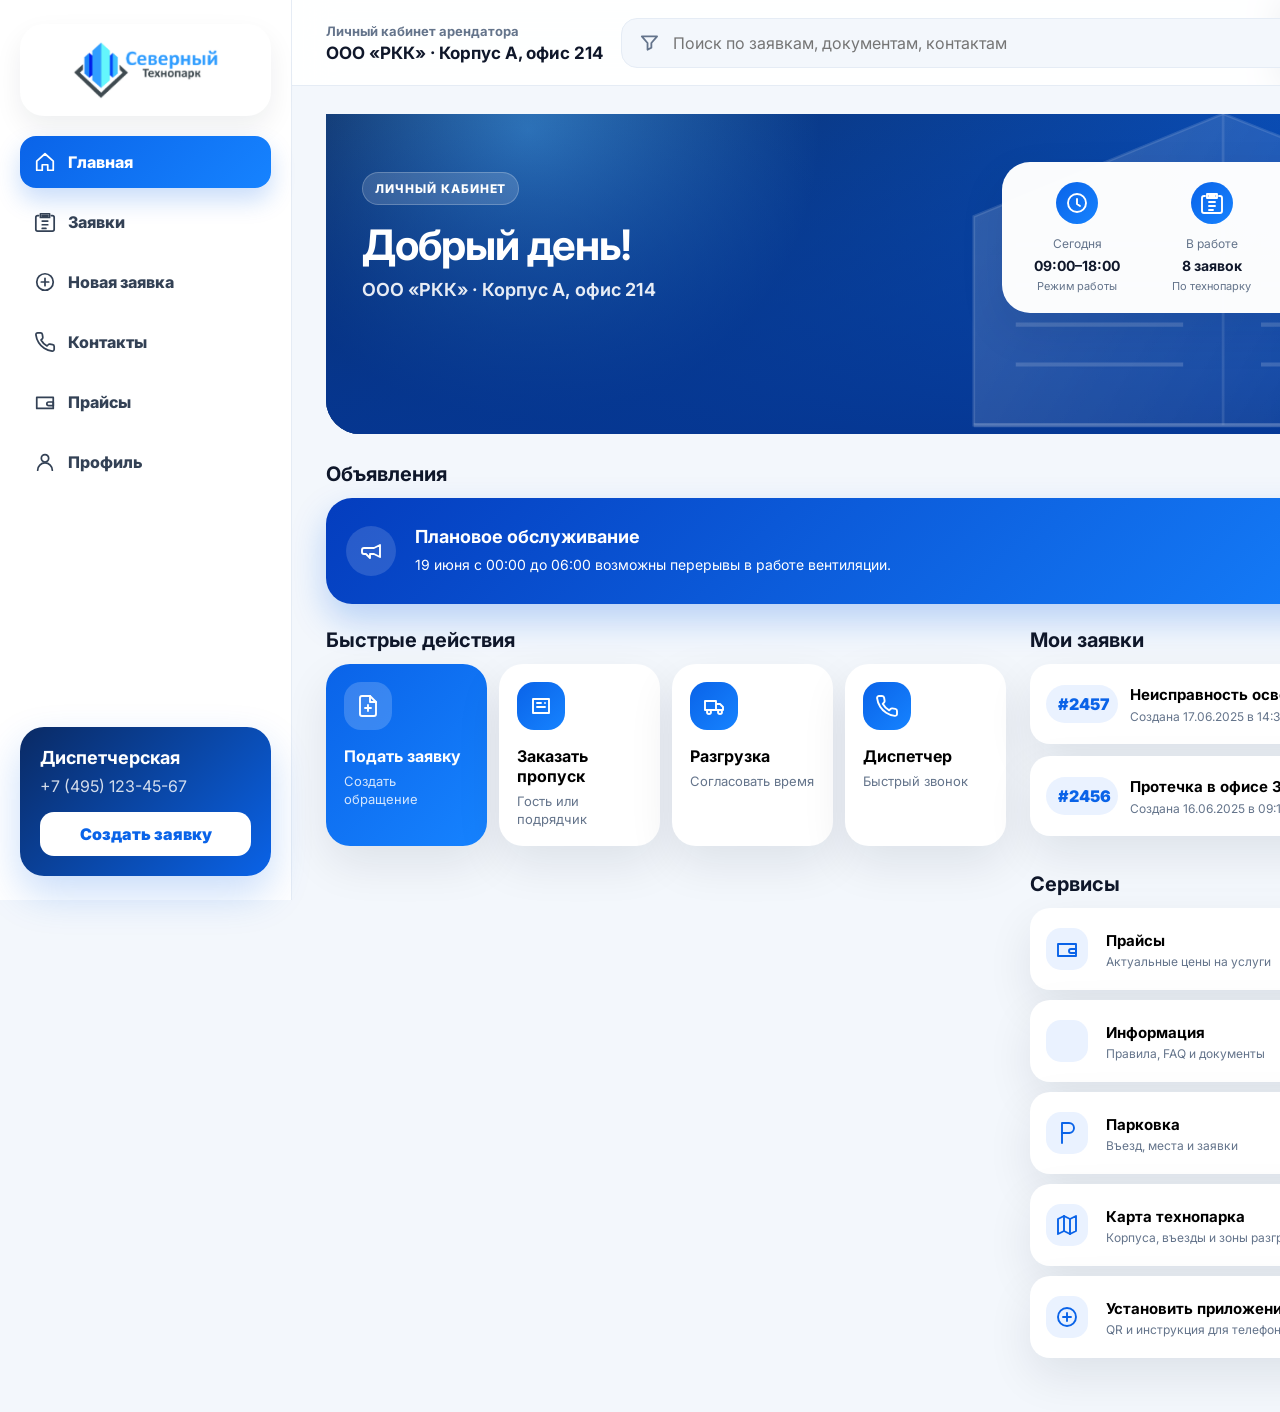
==== index.html @ ba27b311 "Add files via upload" ====
<!DOCTYPE html>
<html lang="ru">
<head>
  <meta charset="UTF-8" />
  <meta name="viewport" content="width=device-width, initial-scale=1.0, viewport-fit=cover" />
  <meta name="theme-color" content="#0A63E8" />
  <meta name="apple-mobile-web-app-capable" content="yes" />
  <meta name="apple-mobile-web-app-title" content="Северный" />
  <title>Северный Технопарк</title>
  <link rel="manifest" href="./manifest.json" />
  <link rel="apple-touch-icon" href="./assets/icon-192.png" />
  <link rel="stylesheet" href="./css/main.css" />
  <link rel="stylesheet" href="./css/components.css" />
  <link rel="stylesheet" href="./css/animations.css" />
</head>
<body>
  <div class="app" id="app">
    <aside class="desktop-sidebar">
      <div class="desktop-brand">
        <img src="./assets/logo.png" alt="Северный Технопарк" />
      </div>
      <nav class="desktop-menu">
        <button class="active" data-screen="home" onclick="navigateTo('home')"><svg><use href="#home-icon"/></svg>Главная</button>
        <button data-screen="tickets" onclick="navigateTo('tickets')"><svg><use href="#task"/></svg>Заявки</button>
        <button data-screen="request" onclick="navigateTo('request')"><svg><use href="#plus-circle"/></svg>Новая заявка</button>
        <button data-screen="contacts" onclick="navigateTo('contacts')"><svg><use href="#phone"/></svg>Контакты</button>
        <button data-screen="prices" onclick="navigateTo('prices')"><svg><use href="#wallet"/></svg>Прайсы</button>
        <button data-screen="info" onclick="navigateTo('info')"><svg><use href="#profile"/></svg>Профиль</button>
      </nav>
      <div class="desktop-support">
        <b>Диспетчерская</b>
        <p>+7 (495) 123-45-67</p>
        <button onclick="navigateTo('request')">Создать заявку</button>
      </div>
    </aside>

    <header class="desktop-topbar">
      <div class="desktop-title">
        <span>Личный кабинет арендатора</span>
        <b>ООО «РКК» · Корпус А, офис 214</b>
      </div>
      <div class="desktop-search">
        <svg><use href="#filter"/></svg>
        <input placeholder="Поиск по заявкам, документам, контактам" />
      </div>
      <button class="desktop-notify" onclick="showToast('Уведомления будут работать после подключения backend')">
        <svg><use href="#bell"/></svg><span>3</span>
      </button>
    </header>

    <section class="splash" id="splash">
      <div class="splash-card">
        <img src="./assets/logo.png" alt="Северный Технопарк" />
        <h1>Северный Технопарк</h1>
        <p>Сервис арендаторов</p>
      </div>
    </section>

    <section id="home" class="screen active">
      <div class="hero hero-premium">
        <div class="hero-bg"></div>
        <img class="hero-building" src="./assets/images/techpark-bg.svg" alt="" />
        <header class="hero-top">
          <img class="brand-logo" src="./assets/logo.png" alt="Северный Технопарк" />
          <button class="icon-button glass" onclick="showToast('Уведомления будут работать после подключения backend')">
            <svg><use href="#bell"/></svg><span class="badge">3</span>
          </button>
        </header>

        <div class="greeting">
          <span class="eyebrow">Личный кабинет</span>
          <h1>Добрый день!</h1>
          <p>ООО «РКК» · Корпус А, офис 214</p>
        </div>

        <div class="dashboard-stats glass-panel">
          <div>
            <span class="stat-icon"><svg><use href="#clock"/></svg></span>
            <small>Сегодня</small>
            <b>09:00–18:00</b>
            <p>Режим работы</p>
          </div>
          <div>
            <span class="stat-icon"><svg><use href="#task"/></svg></span>
            <small>В работе</small>
            <b>8 заявок</b>
            <p>По технопарку</p>
          </div>
          <div>
            <span class="stat-icon"><svg><use href="#check"/></svg></span>
            <small>Выполнено</small>
            <b>9 сегодня</b>
            <p>Закрыто</p>
          </div>
        </div>
      </div>

      <main class="home-content">
        <section class="section">
          <div class="section-head">
            <h2>Объявления</h2>
            <button onclick="showToast('Лента объявлений в следующем этапе')">Все</button>
          </div>

          <button class="announcement-card" onclick="showToast('Демо: карточка объявления')">
            <span class="card-icon blue"><svg><use href="#megaphone"/></svg></span>
            <div>
              <b>Плановое обслуживание</b>
              <p>19 июня с 00:00 до 06:00 возможны перерывы в работе вентиляции.</p>
            </div>
            <i>›</i>
          </button>
        </section>

        <section class="section">
          <div class="section-head">
            <h2>Быстрые действия</h2>
          </div>

          <div class="action-grid">
            <button class="action-card primary-action" onclick="navigateTo('request')">
              <span><svg><use href="#file-plus"/></svg></span>
              <b>Подать заявку</b>
              <p>Создать обращение</p>
            </button>
            <button class="action-card" onclick="showToast('Модуль пропусков будет подключен позже')">
              <span><svg><use href="#badge-id"/></svg></span>
              <b>Заказать пропуск</b>
              <p>Гость или подрядчик</p>
            </button>
            <button class="action-card" onclick="showToast('Разгрузочная зона будет подключена позже')">
              <span><svg><use href="#truck"/></svg></span>
              <b>Разгрузка</b>
              <p>Согласовать время</p>
            </button>
            <button class="action-card" onclick="navigateTo('contacts')">
              <span><svg><use href="#phone"/></svg></span>
              <b>Диспетчер</b>
              <p>Быстрый звонок</p>
            </button>
          </div>
        </section>

        <section class="section">
          <div class="section-head">
            <h2>Мои заявки</h2>
            <button onclick="navigateTo('tickets')">Смотреть все</button>
          </div>

          <button class="ticket-preview" onclick="openTicketDetail()">
            <span class="ticket-number">#2457</span>
            <div>
              <b>Неисправность освещения</b>
              <p>Создана 17.06.2025 в 14:32</p>
            </div>
            <em class="status-progress">В работе</em>
          </button>

          <button class="ticket-preview" onclick="openTicketDetail()">
            <span class="ticket-number">#2456</span>
            <div>
              <b>Протечка в офисе 302</b>
              <p>Создана 16.06.2025 в 09:15</p>
            </div>
            <em class="status-done">Выполнено</em>
          </button>
        </section>

        <section class="section">
          <div class="section-head"><h2>Сервисы</h2></div>
          <div class="service-list">
            <button onclick="navigateTo('prices')"><span><svg><use href="#wallet"/></svg></span><div><b>Прайсы</b><p>Актуальные цены на услуги</p></div><i>›</i></button>
            <button onclick="navigateTo('info')"><span><svg><use href="#info"/></svg></span><div><b>Информация</b><p>Правила, FAQ и документы</p></div><i>›</i></button>
            <button onclick="showToast('Парковка будет подключена позже')"><span><svg><use href="#parking"/></svg></span><div><b>Парковка</b><p>Въезд, места и заявки</p></div><i>›</i></button>
            <button onclick="showToast('Карта технопарка в следующем этапе')"><span><svg><use href="#map"/></svg></span><div><b>Карта технопарка</b><p>Корпуса, въезды и зоны разгрузки</p></div><i>›</i></button>
            <button onclick="location.href='./install.html'"><span><svg><use href="#plus-circle"/></svg></span><div><b>Установить приложение</b><p>QR и инструкция для телефона</p></div><i>›</i></button>
          </div>
        </section>
      </main>
    </section>

    <section id="request" class="screen">
      <header class="page-header">
        <button onclick="navigateTo('home')" class="back-button">‹</button>
        <h2>Новая заявка</h2>
        <span></span>
      </header>

      <main class="page-content">
        <div class="request-types">
          <button class="selected"><svg><use href="#bolt"/></svg><b>Электрика</b></button>
          <button><svg><use href="#water"/></svg><b>Сантехника</b></button>
          <button><svg><use href="#snow"/></svg><b>Кондиционер</b></button>
          <button><svg><use href="#badge-id"/></svg><b>Пропуск</b></button>
          <button><svg><use href="#truck"/></svg><b>Разгрузка</b></button>
          <button><svg><use href="#tool"/></svg><b>Другое</b></button>
        </div>

        <form class="form-card" onsubmit="submitRequest(event)">
          <label>Помещение / офис</label>
          <input placeholder="Например: корпус А, офис 214" />

          <label>Описание проблемы</label>
          <textarea placeholder="Опишите проблему или просьбу"></textarea>

          <label>Фото <small>(необязательно)</small></label>
          <button type="button" class="attach-button"><svg><use href="#camera"/></svg>Прикрепить фото</button>

          <button class="primary-button" type="submit">Отправить заявку</button>
        </form>
      </main>
    </section>

    <section id="tickets" class="screen">
      <header class="page-header">
        <button onclick="navigateTo('home')" class="back-button">‹</button>
        <h2>Мои заявки</h2>
        <button class="header-action" onclick="showToast('Фильтр в демо-режиме')"><svg><use href="#filter"/></svg></button>
      </header>

      <main class="page-content">
        <div class="segmented">
          <button class="active">Все</button>
          <button>В работе</button>
          <button>Выполнено</button>
          <button>Новые</button>
        </div>

        <div class="ticket-list">
          <article class="ticket-card" onclick="openTicketDetail()"><span>#2457</span><div><b>Неисправность освещения</b><p>17.06.2025 в 14:32</p></div><em class="status-progress">В работе</em><i>›</i></article>
          <article class="ticket-card" onclick="openTicketDetail()"><span>#2456</span><div><b>Протечка в офисе 302</b><p>16.06.2025 в 09:15</p></div><em class="status-done">Выполнено</em><i>›</i></article>
          <article class="ticket-card" onclick="openTicketDetail()"><span>#2455</span><div><b>Проблема с кондиционером</b><p>15.06.2025 в 16:45</p></div><em class="status-progress">В работе</em><i>›</i></article>
          <article class="ticket-card" onclick="openTicketDetail()"><span>#2454</span><div><b>Запрос на доп. пропуск</b><p>14.06.2025 в 11:20</p></div><em class="status-new">Новая</em><i>›</i></article>
        </div>
      </main>
    </section>

    <section id="ticket-detail" class="screen">
      <header class="page-header">
        <button onclick="navigateTo('tickets')" class="back-button">‹</button>
        <h2>Заявка #2457</h2>
        <button class="header-action" onclick="showToast('Дополнительные действия')">⋯</button>
      </header>

      <main class="page-content">
        <article class="detail-card">
          <div class="detail-top"><em class="status-progress">В работе</em><small>17.06.2025 в 14:32</small></div>
          <h3>Неисправность освещения</h3>
          <p class="muted">Офис 305, 3 этаж</p>
          <hr>
          <h4>Описание</h4>
          <p>Мерцает светильник над рабочим местом. Просьба заменить лампу.</p>

          <div class="timeline">
            <div><span></span><b>Заявка создана</b><p>17.06.2025 · 14:32</p></div>
            <div><span></span><b>Назначен ответственный</b><p>Алексей Петров · 14:50</p></div>
            <div><span></span><b>В работе</b><p>Специалист выехал на место · 15:10</p></div>
          </div>
        </article>

        <button class="primary-button" onclick="showToast('Чат подключим после backend')">Написать в поддержку</button>
      </main>
    </section>

    <section id="contacts" class="screen">
      <header class="page-header">
        <button onclick="navigateTo('home')" class="back-button">‹</button>
        <h2>Контакты</h2>
        <span></span>
      </header>
      <main class="page-content">
        <a class="contact-card" href="tel:+74951234567"><span><svg><use href="#phone"/></svg></span><div><b>Диспетчерская служба</b><p>+7 (495) 123-45-67</p></div><i>Позвонить</i></a>
        <a class="contact-card" href="tel:+74951234568"><span><svg><use href="#tool"/></svg></span><div><b>Отдел эксплуатации</b><p>+7 (495) 123-45-68</p></div><i>Позвонить</i></a>
        <a class="contact-card" href="tel:+74951234569"><span><svg><use href="#badge-id"/></svg></span><div><b>Отдел пропусков</b><p>+7 (495) 123-45-69</p></div><i>Позвонить</i></a>
        <a class="contact-card" href="tel:+74951234571"><span><svg><use href="#shield"/></svg></span><div><b>Охрана</b><p>+7 (495) 123-45-71</p></div><i>Позвонить</i></a>
      </main>
    </section>

    <section id="prices" class="screen">
      <header class="page-header">
        <button onclick="navigateTo('home')" class="back-button">‹</button>
        <h2>Прайсы</h2>
        <span></span>
      </header>
      <main class="page-content">
        <div class="price-card"><span><svg><use href="#badge-id"/></svg></span><b>Дополнительный пропуск</b><strong>500 ₽</strong></div>
        <div class="price-card"><span><svg><use href="#truck"/></svg></span><b>Погрузчик / 1 час</b><strong>2 500 ₽</strong></div>
        <div class="price-card"><span><svg><use href="#bolt"/></svg></span><b>Электромонтажные работы</b><strong>от 1 500 ₽</strong></div>
        <div class="price-card"><span><svg><use href="#map"/></svg></span><b>Разгрузочная зона</b><strong>по согласованию</strong></div>
      </main>
    </section>

    <section id="info" class="screen">
      <header class="page-header">
        <button onclick="navigateTo('home')" class="back-button">‹</button>
        <h2>Профиль</h2>
        <span></span>
      </header>
      <main class="page-content">
        <div class="profile-card">
          <img src="./assets/logo.png" alt="Северный" />
          <h3>ООО «РКК»</h3>
          <p>Корпус А · офис 214</p>
        </div>

        <div class="info-list">
          <button><span><svg><use href="#document"/></svg></span><b>Документы</b><i>›</i></button>
          <button><span><svg><use href="#info"/></svg></span><b>Правила технопарка</b><i>›</i></button>
          <button><span><svg><use href="#help"/></svg></span><b>Частые вопросы</b><i>›</i></button>
          <button><span><svg><use href="#settings"/></svg></span><b>Настройки</b><i>›</i></button>
        </div>
      </main>
    </section>

    <nav class="tabbar">
      <button class="active" data-screen="home" onclick="navigateTo('home')"><svg><use href="#home-icon"/></svg><span>Главная</span></button>
      <button data-screen="tickets" onclick="navigateTo('tickets')"><svg><use href="#task"/></svg><span>Заявки</span></button>
      <button data-screen="request" onclick="navigateTo('request')"><svg><use href="#plus-circle"/></svg><span>Создать</span></button>
      <button data-screen="contacts" onclick="navigateTo('contacts')"><svg><use href="#phone"/></svg><span>Контакты</span></button>
      <button data-screen="info" onclick="navigateTo('info')"><svg><use href="#profile"/></svg><span>Профиль</span></button>
    </nav>

    <div id="toast"></div>

    <svg class="sprite" aria-hidden="true">
      <symbol id="bell" viewBox="0 0 24 24"><path d="M15 17H9m9-2V10a6 6 0 0 0-12 0v5l-2 2h16l-2-2Zm-6 6a2.5 2.5 0 0 0 2.3-1.5H9.7A2.5 2.5 0 0 0 12 21Z"/></symbol>
      <symbol id="clock" viewBox="0 0 24 24"><path d="M12 8v5l3 2M21 12A9 9 0 1 1 3 12a9 9 0 0 1 18 0Z"/></symbol>
      <symbol id="task" viewBox="0 0 24 24"><path d="M9 5h6M9 11h6M9 15h6M9 19h4M7 3h10v4H7V3Z"/><path d="M5 5H4a2 2 0 0 0-2 2v13a2 2 0 0 0 2 2h16a2 2 0 0 0 2-2V7a2 2 0 0 0-2-2h-1"/></symbol>
      <symbol id="check" viewBox="0 0 24 24"><path d="M20 6 9 17l-5-5"/></symbol>
      <symbol id="megaphone" viewBox="0 0 24 24"><path d="M3 11v2a2 2 0 0 0 2 2h2l4 4v-4h4l6 3V6l-6 3H5a2 2 0 0 0-2 2Z"/></symbol>
      <symbol id="file-plus" viewBox="0 0 24 24"><path d="M14 2H6a2 2 0 0 0-2 2v16a2 2 0 0 0 2 2h12a2 2 0 0 0 2-2V8l-6-6Z"/><path d="M14 2v6h6M12 11v6M9 14h6"/></symbol>
      <symbol id="badge-id" viewBox="0 0 24 24"><path d="M4 5h16v14H4V5Z"/><path d="M8 9h4M8 13h8M16 9h.01"/></symbol>
      <symbol id="truck" viewBox="0 0 24 24"><path d="M3 7h11v9H3V7Zm11 3h4l3 3v3h-7v-6Z"/><path d="M7 20a2 2 0 1 0 0-4 2 2 0 0 0 0 4Zm11 0a2 2 0 1 0 0-4 2 2 0 0 0 0 4Z"/></symbol>
      <symbol id="phone" viewBox="0 0 24 24"><path d="M22 16.9v3a2 2 0 0 1-2.2 2 19.7 19.7 0 0 1-8.6-3.1 19.4 19.4 0 0 1-6-6A19.7 19.7 0 0 1 2.1 4.2 2 2 0 0 1 4.1 2h3a2 2 0 0 1 2 1.7l.5 3a2 2 0 0 1-.6 1.8L7.7 9.8a16 16 0 0 0 6.5 6.5l1.3-1.3a2 2 0 0 1 1.8-.6l3 .5a2 2 0 0 1 1.7 2Z"/></symbol>
      <symbol id="wallet" viewBox="0 0 24 24"><path d="M3 7h18v12H3V7Z"/><path d="M16 12h5v4h-5a2 2 0 0 1 0-4Z"/></symbol>
      <symbol id="info" viewBox="0 0 24 24"><path d="M12 16v-4M12 8h.01M21 12a9 9 0 1 1-18 0 9 9 0 0 1 18 0Z"/></symbol>
      <symbol id="parking" viewBox="0 0 24 24"><path d="M7 22V2h7a5 5 0 0 1 0 10H7"/><path d="M7 12h7"/></symbol>
      <symbol id="map" viewBox="0 0 24 24"><path d="m9 18-6 3V6l6-3 6 3 6-3v15l-6 3-6-3Z"/><path d="M9 3v15M15 6v15"/></symbol>
      <symbol id="bolt" viewBox="0 0 24 24"><path d="m13 2-9 13h7l-1 7 10-14h-7l1-6Z"/></symbol>
      <symbol id="water" viewBox="0 0 24 24"><path d="M12 2s7 7 7 13a7 7 0 0 1-14 0C5 9 12 2 12 2Z"/></symbol>
      <symbol id="snow" viewBox="0 0 24 24"><path d="M12 2v20M4.9 4.9l14.2 14.2M2 12h20M4.9 19.1 19.1 4.9"/></symbol>
      <symbol id="tool" viewBox="0 0 24 24"><path d="M14.7 6.3a4 4 0 0 0-5 5L3 18v3h3l6.7-6.7a4 4 0 0 0 5-5l-2.4 2.4-3-3 2.4-2.4Z"/></symbol>
      <symbol id="camera" viewBox="0 0 24 24"><path d="M4 7h4l2-3h4l2 3h4v13H4V7Z"/><circle cx="12" cy="13" r="3"/></symbol>
      <symbol id="filter" viewBox="0 0 24 24"><path d="M4 5h16l-6 7v5l-4 2v-7L4 5Z"/></symbol>
      <symbol id="shield" viewBox="0 0 24 24"><path d="M12 22s8-4 8-10V5l-8-3-8 3v7c0 6 8 10 8 10Z"/></symbol>
      <symbol id="document" viewBox="0 0 24 24"><path d="M14 2H6a2 2 0 0 0-2 2v16a2 2 0 0 0 2 2h12a2 2 0 0 0 2-2V8l-6-6Z"/><path d="M14 2v6h6M8 13h8M8 17h6"/></symbol>
      <symbol id="help" viewBox="0 0 24 24"><path d="M9.1 9a3 3 0 1 1 5.8 1c-.8 1.3-2.9 1.7-2.9 3M12 17h.01M21 12a9 9 0 1 1-18 0 9 9 0 0 1 18 0Z"/></symbol>
      <symbol id="settings" viewBox="0 0 24 24"><path d="M12 15a3 3 0 1 0 0-6 3 3 0 0 0 0 6Z"/><path d="M19.4 15a1.7 1.7 0 0 0 .3 1.8l.1.1-2 3.5-.2-.1a1.7 1.7 0 0 0-1.8.1 1.7 1.7 0 0 0-.8 1.5V22H9v-.2a1.7 1.7 0 0 0-.8-1.5 1.7 1.7 0 0 0-1.8-.1l-.2.1-2-3.5.1-.1a1.7 1.7 0 0 0 .3-1.8 1.7 1.7 0 0 0-1.4-1H3v-4h.2a1.7 1.7 0 0 0 1.4-1 1.7 1.7 0 0 0-.3-1.8l-.1-.1 2-3.5.2.1a1.7 1.7 0 0 0 1.8-.1A1.7 1.7 0 0 0 9 2.2V2h6v.2a1.7 1.7 0 0 0 .8 1.5 1.7 1.7 0 0 0 1.8.1l.2-.1 2 3.5-.1.1a1.7 1.7 0 0 0-.3 1.8 1.7 1.7 0 0 0 1.4 1h.2v4h-.2a1.7 1.7 0 0 0-1.4 1Z"/></symbol>
      <symbol id="home-icon" viewBox="0 0 24 24"><path d="M3 11 12 3l9 8v10h-6v-6H9v6H3V11Z"/></symbol>
      <symbol id="plus-circle" viewBox="0 0 24 24"><path d="M12 8v8M8 12h8M21 12a9 9 0 1 1-18 0 9 9 0 0 1 18 0Z"/></symbol>
      <symbol id="profile" viewBox="0 0 24 24"><path d="M12 12a4 4 0 1 0 0-8 4 4 0 0 0 0 8Z"/><path d="M4 21a8 8 0 0 1 16 0"/></symbol>
    </svg>

    <script src="./js/navigation.js"></script>
    <script src="./js/ui.js"></script>
    <script src="./js/app.js"></script>
  </div>
</body>
</html>
---- css/main.css ----
@import url('https://fonts.googleapis.com/css2?family=Inter:wght@400;500;600;700;800;900&display=swap');

:root{
  --blue:#0A63E8;
  --blue-2:#1683FF;
  --blue-dark:#063B94;
  --text:#0F172A;
  --muted:#64748B;
  --bg:#F3F7FC;
  --card:#FFFFFF;
  --line:#E5ECF5;
  --shadow:0 18px 46px rgba(15,23,42,.09);
  --radius:24px;
}

*{box-sizing:border-box;-webkit-tap-highlight-color:transparent}
html,body{margin:0;min-height:100%}
body{
  background:#071120;
  font-family:Inter,-apple-system,BlinkMacSystemFont,"Segoe UI",Arial,sans-serif;
  color:var(--text);
}

button,input,select,textarea{font:inherit}
button{cursor:pointer}
svg{width:24px;height:24px;fill:none;stroke:currentColor;stroke-width:1.9;stroke-linecap:round;stroke-linejoin:round}
.sprite{display:none}

.app{
  width:100%;
  max-width:430px;
  min-height:100vh;
  margin:0 auto;
  background:var(--bg);
  position:relative;
  overflow:hidden;
  box-shadow:0 30px 90px rgba(15,23,42,.25);
}

.screen{
  display:none;
  min-height:100vh;
  padding-bottom:86px;
}
.screen.active{
  display:block;
  animation:screenIn .2s ease;
}

@media(min-width:700px){
  body{padding:28px}
  .app{min-height:940px;border-radius:44px}
}
---- css/components.css ----
.splash{
  position:fixed;
  z-index:100;
  inset:0;
  background:#fff;
  display:grid;
  place-items:center;
  transition:.45s ease;
}
.splash.hide{
  opacity:0;
  pointer-events:none;
}
.splash-card{
  display:flex;
  flex-direction:column;
  align-items:center;
  gap:10px;
  animation:splashPop .65s ease both;
}
.splash-card img{
  width:230px;
  max-height:120px;
  object-fit:contain;
}
.splash-card h1{
  margin:8px 0 0;
  font-size:23px;
}
.splash-card p{
  margin:0;
  color:var(--muted);
  font-weight:600;
}

.hero{
  position:relative;
  height:475px;
  color:#fff;
  overflow:hidden;
  border-bottom-left-radius:36px;
  border-bottom-right-radius:36px;
  background:#0A2A64;
}
.hero-bg{
  position:absolute;
  inset:0;
  background:
    linear-gradient(180deg,rgba(4,15,39,.06),rgba(5,54,145,.92)),
    radial-gradient(circle at 18% 5%,rgba(80,180,255,.55),transparent 30%),
    linear-gradient(135deg,#0A2A64,#0A63E8);
}
.hero-building{
  position:absolute;
  right:-245px;
  bottom:18px;
  width:640px;
  opacity:.68;
}
.hero-top{
  position:relative;
  z-index:2;
  display:flex;
  justify-content:space-between;
  align-items:center;
  padding:30px 24px 0;
}
.brand-logo{
  width:210px;
  max-height:82px;
  object-fit:contain;
  background:rgba(255,255,255,.96);
  border-radius:22px;
  padding:9px 12px;
  box-shadow:0 18px 35px rgba(0,0,0,.14);
}

.icon-button{
  width:56px;
  height:56px;
  border:0;
  border-radius:20px;
  display:grid;
  place-items:center;
  position:relative;
}
.glass{
  color:#fff;
  border:1px solid rgba(255,255,255,.28);
  background:rgba(255,255,255,.14);
  backdrop-filter:blur(14px);
}
.badge{
  position:absolute;
  right:-3px;
  top:-5px;
  min-width:22px;
  height:22px;
  border-radius:999px;
  background:var(--blue-2);
  color:#fff;
  font-size:12px;
  font-weight:900;
  display:grid;
  place-items:center;
}
.greeting{
  position:relative;
  z-index:2;
  padding:74px 24px 0;
}
.eyebrow{
  display:inline-flex;
  background:rgba(255,255,255,.15);
  border:1px solid rgba(255,255,255,.22);
  padding:8px 12px;
  border-radius:999px;
  font-size:12px;
  font-weight:800;
  text-transform:uppercase;
  letter-spacing:.08em;
}
.greeting h1{
  margin:18px 0 10px;
  font-size:36px;
  line-height:1.04;
  letter-spacing:-1px;
}
.greeting p{
  margin:0;
  max-width:300px;
  font-size:17px;
  line-height:1.4;
  font-weight:650;
  color:rgba(255,255,255,.9);
}

.dashboard-stats{
  position:absolute;
  z-index:5;
  left:18px;
  right:18px;
  bottom:-58px;
  min-height:132px;
  border-radius:28px;
  display:grid;
  grid-template-columns:repeat(3,1fr);
  gap:8px;
  padding:20px 12px;
}
.glass-panel{
  color:var(--text);
  background:rgba(255,255,255,.98);
  box-shadow:var(--shadow);
}
.dashboard-stats div{
  text-align:center;
}
.stat-icon{
  width:42px;
  height:42px;
  margin:0 auto 8px;
  border-radius:50%;
  display:grid;
  place-items:center;
  color:#fff;
  background:linear-gradient(135deg,var(--blue),var(--blue-2));
}
.dashboard-stats small{
  color:var(--muted);
  font-size:12px;
}
.dashboard-stats b{
  display:block;
  font-size:14px;
  margin:5px 0;
}
.dashboard-stats p{
  margin:0;
  color:var(--muted);
  font-size:11px;
}

.home-content{
  padding:78px 18px 98px;
}
.section{
  margin-bottom:26px;
}
.section-head{
  display:flex;
  align-items:center;
  justify-content:space-between;
  margin-bottom:12px;
}
.section-head h2{
  margin:0;
  font-size:20px;
}
.section-head button{
  border:0;
  background:transparent;
  color:var(--blue);
  font-weight:800;
}

.announcement-card{
  width:100%;
  min-height:128px;
  border:0;
  border-radius:26px;
  background:linear-gradient(135deg,#043DBE,#1683FF);
  color:white;
  padding:20px;
  display:grid;
  grid-template-columns:54px 1fr 22px;
  gap:15px;
  align-items:center;
  text-align:left;
  box-shadow:0 16px 35px rgba(10,99,232,.26);
}
.card-icon{
  width:50px;
  height:50px;
  border-radius:50%;
  display:grid;
  place-items:center;
}
.card-icon.blue{
  background:rgba(255,255,255,.14);
}
.announcement-card b{
  font-size:18px;
}
.announcement-card p{
  margin:8px 0 0;
  font-size:14px;
  line-height:1.45;
}
.announcement-card i{
  font-style:normal;
  font-size:34px;
}

.action-grid{
  display:grid;
  grid-template-columns:1fr 1fr;
  gap:12px;
}
.action-card{
  min-height:128px;
  border:0;
  border-radius:24px;
  background:#fff;
  padding:18px;
  box-shadow:var(--shadow);
  display:flex;
  flex-direction:column;
  align-items:flex-start;
  text-align:left;
}
.action-card span{
  width:48px;
  height:48px;
  border-radius:17px;
  display:grid;
  place-items:center;
  color:#fff;
  background:linear-gradient(135deg,var(--blue),var(--blue-2));
  margin-bottom:16px;
}
.action-card b{
  font-size:16px;
  margin-bottom:7px;
}
.action-card p{
  margin:0;
  color:var(--muted);
  font-size:13px;
  line-height:1.35;
}
.primary-action{
  background:linear-gradient(135deg,var(--blue),var(--blue-2));
  color:#fff;
}
.primary-action span{
  background:rgba(255,255,255,.18);
}
.primary-action p{
  color:rgba(255,255,255,.82);
}

.ticket-preview{
  width:100%;
  min-height:80px;
  border:0;
  border-radius:20px;
  background:#fff;
  box-shadow:var(--shadow);
  padding:14px 16px;
  display:grid;
  grid-template-columns:72px 1fr auto;
  gap:12px;
  align-items:center;
  margin-bottom:12px;
  text-align:left;
}
.ticket-number{
  background:#EAF2FF;
  color:var(--blue);
  font-weight:900;
  border-radius:999px;
  padding:9px 12px;
  text-align:center;
}
.ticket-preview b{
  font-size:15px;
}
.ticket-preview p{
  margin:5px 0 0;
  color:var(--muted);
  font-size:12px;
}
.status-progress,.status-done,.status-new{
  font-style:normal;
  border-radius:999px;
  padding:7px 11px;
  font-size:12px;
  font-weight:800;
  white-space:nowrap;
}
.status-progress{background:#FFF0D9;color:#F97316}
.status-done{background:#DCFCE7;color:#16A34A}
.status-new{background:#DBEAFE;color:#0B6CFF}

.service-list{
  display:grid;
  gap:10px;
}
.service-list button{
  border:0;
  background:#fff;
  border-radius:20px;
  min-height:74px;
  box-shadow:var(--shadow);
  display:grid;
  grid-template-columns:48px 1fr 18px;
  gap:12px;
  align-items:center;
  padding:14px 16px;
  text-align:left;
}
.service-list span{
  width:42px;
  height:42px;
  border-radius:15px;
  display:grid;
  place-items:center;
  color:var(--blue);
  background:#EAF2FF;
}
.service-list b{
  font-size:15px;
}
.service-list p{
  margin:4px 0 0;
  color:var(--muted);
  font-size:12px;
}
.service-list i{
  color:#7C8799;
  font-style:normal;
  font-size:24px;
}

.page-header{
  height:120px;
  background:linear-gradient(135deg,var(--blue),#0047D8);
  color:#fff;
  display:grid;
  grid-template-columns:52px 1fr 52px;
  align-items:center;
  padding:34px 16px 12px;
  border-bottom-left-radius:26px;
  border-bottom-right-radius:26px;
}
.page-header h2{
  text-align:center;
  font-size:18px;
  margin:0;
}
.back-button,.header-action{
  border:0;
  width:44px;
  height:44px;
  border-radius:16px;
  color:#fff;
  background:rgba(255,255,255,.13);
  display:grid;
  place-items:center;
}
.back-button{
  font-size:34px;
  line-height:1;
}

.page-content{
  padding:18px 18px 98px;
}

.tabbar{
  position:fixed;
  left:50%;
  bottom:0;
  transform:translateX(-50%);
  width:100%;
  max-width:430px;
  height:78px;
  background:rgba(255,255,255,.97);
  backdrop-filter:blur(18px);
  border-top:1px solid #E8EDF5;
  display:grid;
  grid-template-columns:repeat(5,1fr);
  padding:8px 8px calc(8px + env(safe-area-inset-bottom));
  z-index:20;
}
.tabbar button{
  border:0;
  background:transparent;
  color:#64748B;
  display:flex;
  flex-direction:column;
  align-items:center;
  justify-content:center;
  gap:4px;
  font-size:11px;
  font-weight:700;
}
.tabbar svg{
  width:23px;
  height:23px;
}
.tabbar .active{
  color:var(--blue);
}

#toast{
  position:fixed;
  left:50%;
  bottom:92px;
  transform:translateX(-50%) translateY(50px);
  max-width:360px;
  background:#0F172A;
  color:white;
  padding:13px 16px;
  border-radius:999px;
  opacity:0;
  transition:.22s;
  z-index:30;
  font-size:13px;
}
#toast.show{
  opacity:1;
  transform:translateX(-50%) translateY(0);
}

@media(min-width:700px){
  .tabbar{position:absolute}
}


.request-types{
  display:grid;
  grid-template-columns:1fr 1fr;
  gap:12px;
  margin-bottom:16px;
}
.request-types button{
  min-height:82px;
  border:0;
  border-radius:20px;
  background:#fff;
  box-shadow:var(--shadow);
  display:flex;
  align-items:center;
  gap:12px;
  padding:16px;
  text-align:left;
}
.request-types svg{
  color:var(--blue);
}
.request-types .selected{
  background:linear-gradient(135deg,var(--blue),var(--blue-2));
  color:#fff;
}
.request-types .selected svg{
  color:#fff;
}

.form-card,.detail-card,.profile-card{
  background:#fff;
  border-radius:24px;
  box-shadow:var(--shadow);
  padding:18px;
}
.form-card label{
  display:block;
  font-weight:800;
  font-size:13px;
  margin:16px 0 8px;
}
.form-card label:first-child{margin-top:0}
.form-card small{color:var(--muted);font-weight:500}
.form-card input,.form-card textarea{
  width:100%;
  border:1px solid #D8E0ED;
  border-radius:15px;
  padding:15px;
  outline:0;
  background:#fff;
}
.form-card textarea{
  min-height:110px;
  resize:none;
}
.attach-button{
  width:100%;
  min-height:76px;
  border:1px dashed #C8D2E2;
  border-radius:17px;
  background:#FBFDFF;
  color:var(--text);
  font-weight:800;
  display:flex;
  align-items:center;
  justify-content:center;
  gap:10px;
}
.primary-button{
  width:100%;
  border:0;
  border-radius:15px;
  margin-top:20px;
  padding:16px;
  color:#fff;
  background:linear-gradient(135deg,var(--blue),var(--blue-2));
  font-weight:900;
  box-shadow:0 12px 26px rgba(10,99,232,.24);
}

.segmented{
  background:#fff;
  box-shadow:var(--shadow);
  border-radius:17px;
  padding:6px;
  display:flex;
  gap:6px;
  overflow:auto;
  margin-bottom:16px;
}
.segmented button{
  border:0;
  background:#fff;
  border-radius:12px;
  padding:11px 17px;
  white-space:nowrap;
  font-weight:700;
  color:#334155;
}
.segmented .active{
  background:#EAF2FF;
  color:var(--blue);
}
.ticket-list{
  display:grid;
  gap:12px;
}
.ticket-card{
  background:#fff;
  border-radius:20px;
  box-shadow:var(--shadow);
  min-height:96px;
  padding:17px 14px;
  display:grid;
  grid-template-columns:64px 1fr auto 18px;
  gap:12px;
  align-items:center;
}
.ticket-card span{
  background:#EAF2FF;
  color:var(--blue);
  font-weight:900;
  border-radius:999px;
  padding:9px 12px;
  text-align:center;
}
.ticket-card b{font-size:15px}
.ticket-card p{
  margin:7px 0 0;
  color:var(--muted);
  font-size:12px;
}
.ticket-card i{
  font-style:normal;
  color:#7C8799;
  font-size:24px;
}

.detail-top{
  display:flex;
  justify-content:space-between;
  align-items:center;
}
.detail-top small{
  color:var(--muted);
}
.detail-card h3{
  font-size:22px;
  margin:20px 0 6px;
}
.muted{
  color:var(--muted);
}
.detail-card hr{
  border:0;
  border-top:1px solid var(--line);
  margin:18px 0;
}
.timeline{
  margin-top:18px;
  display:grid;
  gap:0;
}
.timeline div{
  position:relative;
  padding:0 0 18px 30px;
  border-left:2px solid #E5ECF5;
}
.timeline div:last-child{
  border-left-color:transparent;
}
.timeline span{
  position:absolute;
  left:-8px;
  top:0;
  width:14px;
  height:14px;
  border-radius:50%;
  background:var(--blue);
  box-shadow:0 0 0 5px #EAF2FF;
}
.timeline b{
  display:block;
  font-size:14px;
}
.timeline p{
  margin:5px 0 0;
  color:var(--muted);
  font-size:13px;
}

.contact-card,.price-card{
  min-height:80px;
  background:#fff;
  border-radius:20px;
  box-shadow:var(--shadow);
  display:grid;
  grid-template-columns:48px 1fr auto;
  align-items:center;
  gap:12px;
  padding:16px;
  margin-bottom:12px;
  color:var(--text);
  text-decoration:none;
}
.contact-card span,.price-card span,.info-list span{
  width:42px;
  height:42px;
  border-radius:15px;
  display:grid;
  place-items:center;
  background:#EAF2FF;
  color:var(--blue);
}
.contact-card p{
  color:var(--blue);
  margin:5px 0 0;
  font-size:13px;
  font-weight:700;
}
.contact-card i{
  font-style:normal;
  color:var(--blue);
  font-size:12px;
  font-weight:800;
}
.price-card strong{
  font-size:13px;
  text-align:right;
}

.profile-card{
  text-align:center;
  margin-bottom:16px;
}
.profile-card img{
  width:210px;
  max-height:100px;
  object-fit:contain;
}
.profile-card h3{
  margin:14px 0 4px;
}
.profile-card p{
  margin:0;
  color:var(--muted);
}
.info-list{
  background:#fff;
  border-radius:22px;
  box-shadow:var(--shadow);
  overflow:hidden;
}
.info-list button{
  width:100%;
  border:0;
  background:#fff;
  min-height:68px;
  display:grid;
  grid-template-columns:48px 1fr 18px;
  gap:12px;
  align-items:center;
  padding:14px 16px;
  text-align:left;
  border-bottom:1px solid var(--line);
}
.info-list button:last-child{border-bottom:0}
.info-list b{
  font-size:15px;
}
.info-list i{
  font-style:normal;
  color:#7C8799;
  font-size:24px;
}



/* ===== Desktop responsive layout v5.1 ===== */
.desktop-sidebar,
.desktop-topbar{
  display:none;
}

@media(min-width:960px){
  body{
    padding:0;
    background:
      radial-gradient(circle at top left, rgba(22,131,255,.22), transparent 35%),
      linear-gradient(135deg,#071120,#0B1730);
  }

  .app{
    max-width:none;
    width:100%;
    min-height:100vh;
    border-radius:0;
    box-shadow:none;
    display:grid;
    grid-template-columns:292px 1fr;
    grid-template-rows:86px 1fr;
    overflow:visible;
  }

  .desktop-sidebar{
    display:flex;
    grid-column:1;
    grid-row:1 / span 2;
    flex-direction:column;
    gap:20px;
    background:rgba(255,255,255,.98);
    border-right:1px solid var(--line);
    padding:24px 20px;
    position:sticky;
    top:0;
    height:100vh;
    z-index:40;
  }

  .desktop-brand{
    height:92px;
    border-radius:24px;
    display:flex;
    align-items:center;
    justify-content:center;
    background:#fff;
    box-shadow:0 12px 28px rgba(15,23,42,.07);
    padding:12px;
  }

  .desktop-brand img{
    width:210px;
    max-height:76px;
    object-fit:contain;
  }

  .desktop-menu{
    display:grid;
    gap:8px;
  }

  .desktop-menu button{
    border:0;
    min-height:52px;
    border-radius:16px;
    background:transparent;
    color:#334155;
    display:flex;
    align-items:center;
    gap:12px;
    padding:0 14px;
    font-weight:800;
    text-align:left;
  }

  .desktop-menu button svg{
    width:22px;
    height:22px;
  }

  .desktop-menu button.active{
    background:linear-gradient(135deg,var(--blue),var(--blue-2));
    color:#fff;
    box-shadow:0 12px 24px rgba(10,99,232,.22);
  }

  .desktop-support{
    margin-top:auto;
    background:linear-gradient(135deg,#0A2A64,#0A63E8);
    color:#fff;
    border-radius:24px;
    padding:20px;
    box-shadow:0 18px 40px rgba(10,99,232,.22);
  }

  .desktop-support b{
    display:block;
    font-size:18px;
  }

  .desktop-support p{
    margin:8px 0 16px;
    color:rgba(255,255,255,.82);
  }

  .desktop-support button{
    width:100%;
    border:0;
    border-radius:14px;
    min-height:44px;
    background:#fff;
    color:var(--blue);
    font-weight:900;
  }

  .desktop-topbar{
    display:flex;
    grid-column:2;
    grid-row:1;
    align-items:center;
    gap:18px;
    padding:18px 34px;
    background:rgba(255,255,255,.92);
    backdrop-filter:blur(18px);
    border-bottom:1px solid var(--line);
    position:sticky;
    top:0;
    z-index:35;
  }

  .desktop-title{
    min-width:260px;
  }

  .desktop-topbar span{
    display:block;
    color:var(--muted);
    font-size:13px;
    font-weight:700;
  }

  .desktop-topbar b{
    display:block;
    margin-top:4px;
    font-size:17px;
  }

  .desktop-search{
    flex:1;
    height:50px;
    border-radius:16px;
    background:#F3F7FC;
    border:1px solid var(--line);
    display:flex;
    align-items:center;
    gap:10px;
    padding:0 16px;
    color:var(--muted);
  }

  .desktop-search input{
    width:100%;
    border:0;
    outline:0;
    background:transparent;
    color:var(--text);
  }

  .desktop-notify{
    width:50px;
    height:50px;
    border:0;
    border-radius:17px;
    background:#EAF2FF;
    color:var(--blue);
    display:grid;
    place-items:center;
    position:relative;
  }

  .desktop-notify span{
    position:absolute;
    right:-4px;
    top:-5px;
    min-width:21px;
    height:21px;
    border-radius:999px;
    background:var(--blue);
    color:#fff;
    font-size:12px;
    font-weight:900;
    display:grid;
    place-items:center;
  }

  .tabbar{
    display:none;
  }

  .screen{
    grid-column:2;
    grid-row:2;
    padding-bottom:0;
    min-height:calc(100vh - 86px);
  }

  .splash{
    left:292px;
    top:86px;
  }

  .hero{
    min-height:320px;
    height:auto;
    border-radius:0;
    overflow:hidden;
  }

  .hero-premium{
    border-bottom-left-radius:34px;
    border-bottom-right-radius:34px;
    margin:28px 34px 0;
  }

  .hero-top{
    display:none;
  }

  .hero-building{
    right:-90px;
    bottom:-60px;
    width:620px;
  }

  .greeting{
    padding:58px 36px 52px;
  }

  .greeting h1{
    font-size:42px;
  }

  .greeting p{
    max-width:520px;
    font-size:18px;
  }

  .dashboard-stats{
    left:auto;
    right:28px;
    top:48px;
    bottom:auto;
    width:420px;
    min-height:150px;
    border-radius:28px;
  }

  .home-content{
    padding:28px 34px 54px;
    display:grid;
    grid-template-columns:minmax(520px,1.35fr) minmax(340px,.85fr);
    gap:24px;
    align-items:start;
  }

  .home-content .section{
    margin-bottom:0;
  }

  .home-content .section:nth-child(1){
    grid-column:1 / span 2;
  }

  .home-content .section:nth-child(2){
    grid-column:1;
    grid-row:2 / span 2;
  }

  .home-content .section:nth-child(3){
    grid-column:2;
    grid-row:2;
  }

  .home-content .section:nth-child(4){
    grid-column:2;
    grid-row:3;
  }

  .announcement-card{
    min-height:106px;
  }

  .action-grid{
    grid-template-columns:repeat(4,1fr);
  }

  .action-card{
    min-height:170px;
  }

  .service-list button{
    min-height:82px;
  }

  .page-header{
    height:92px;
    border-radius:0;
    padding:22px 34px;
    background:transparent;
    color:var(--text);
    border-bottom:1px solid var(--line);
  }

  .page-header h2{
    font-size:24px;
    text-align:left;
    justify-self:start;
  }

  .page-header button{
    background:#fff;
    color:var(--blue);
    box-shadow:0 10px 24px rgba(15,23,42,.07);
  }

  .page-content{
    padding:28px 34px 54px;
  }

  #request .page-content{
    display:grid;
    grid-template-columns:360px minmax(500px,760px);
    gap:24px;
    align-items:start;
  }

  .request-types{
    margin-bottom:0;
    grid-template-columns:1fr;
  }

  .form-card{
    padding:24px;
  }

  #tickets .page-content{
    max-width:1180px;
  }

  .ticket-list{
    display:grid;
    grid-template-columns:repeat(2,minmax(360px,1fr));
    gap:14px;
  }

  .ticket-card{
    min-height:112px;
  }

  #ticket-detail .page-content{
    max-width:860px;
  }

  #contacts .page-content,
  #prices .page-content{
    display:grid;
    grid-template-columns:repeat(2,minmax(320px,1fr));
    gap:14px;
    max-width:980px;
  }

  .contact-card,
  .price-card{
    margin-bottom:0;
  }

  #info .page-content{
    display:grid;
    grid-template-columns:360px minmax(420px,700px);
    gap:24px;
    align-items:start;
  }

  .profile-card{
    margin-bottom:0;
  }

  .info-list{
    align-self:start;
  }
}

@media(min-width:1280px){
  .home-content{
    grid-template-columns:minmax(680px,1.35fr) minmax(420px,.85fr);
  }
}
---- css/animations.css ----
@keyframes screenIn{
  from{opacity:.35;transform:translateY(8px)}
  to{opacity:1;transform:none}
}

@keyframes splashPop{
  from{opacity:0;transform:translateY(18px) scale(.96)}
  to{opacity:1;transform:none}
}

button{
  transition:transform .15s ease, box-shadow .15s ease, opacity .15s ease;
}
button:active{
  transform:scale(.97);
}
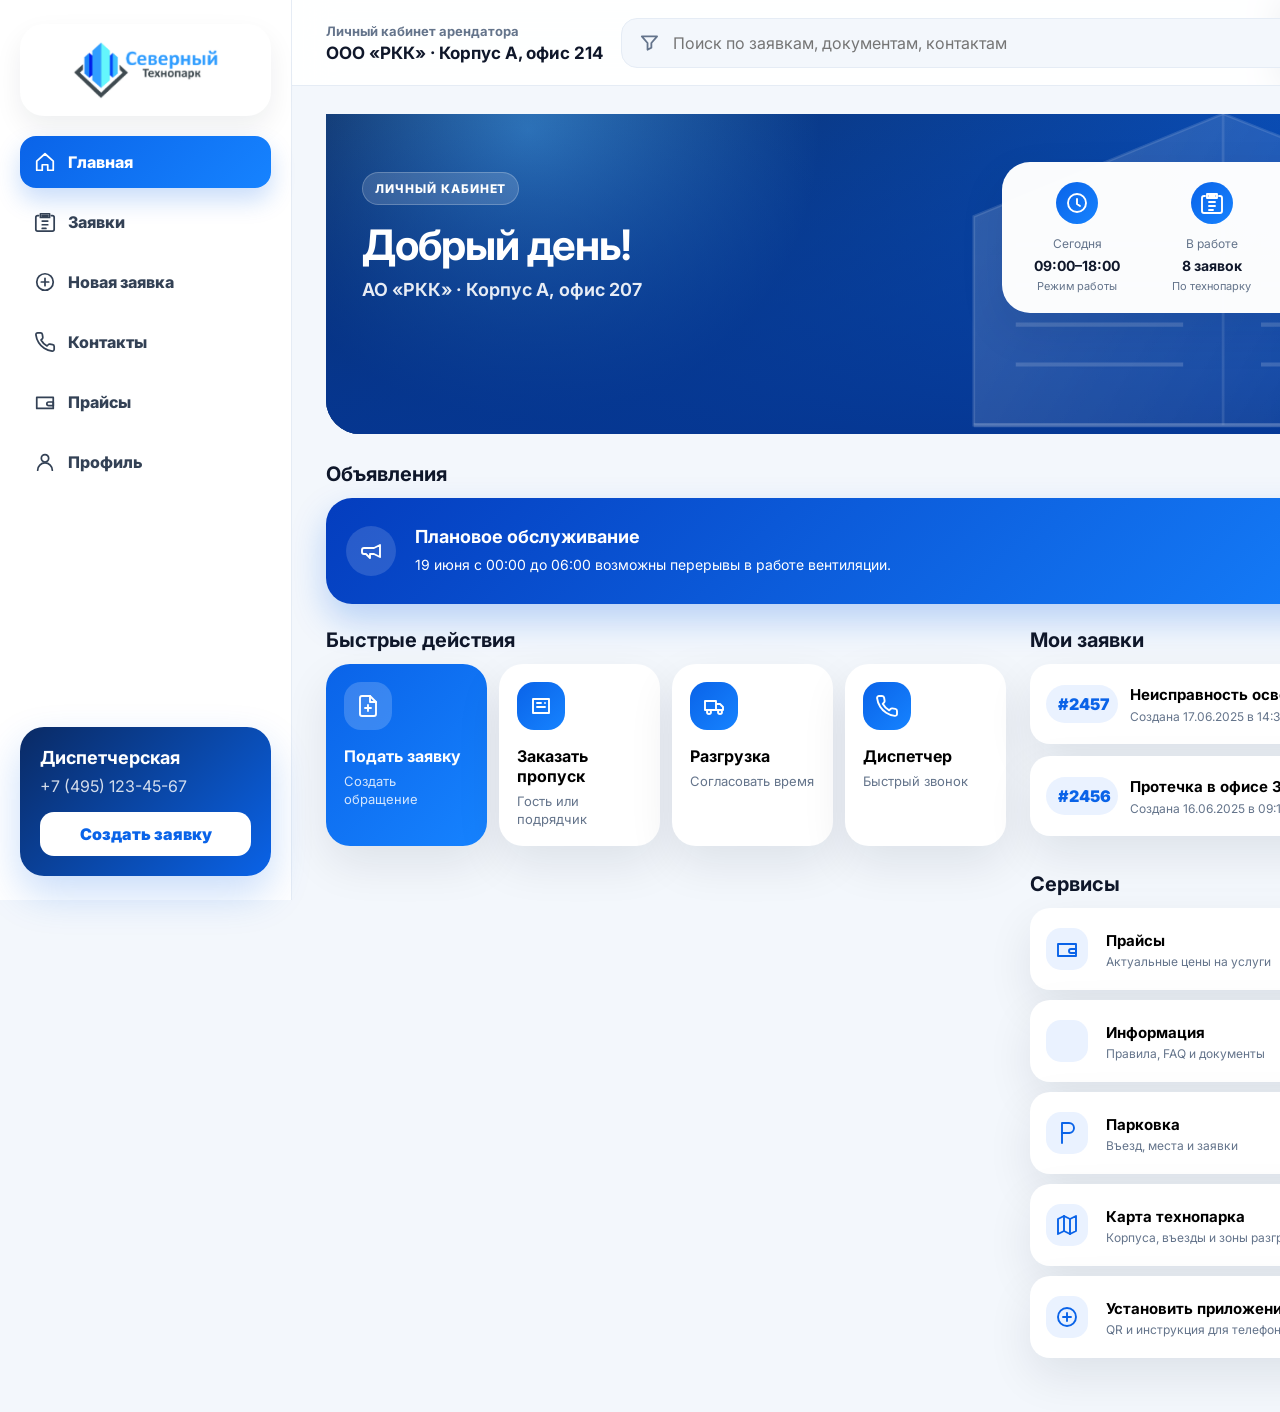
==== commit 98efc0c8: "Update index.html" ====
--- a/index.html
+++ b/index.html
@@ -70,7 +70,7 @@
         <div class="greeting">
           <span class="eyebrow">Личный кабинет</span>
           <h1>Добрый день!</h1>
-          <p>ООО «РКК» · Корпус А, офис 214</p>
+          <p>АО «РКК» · Корпус А, офис 207</p>
         </div>
 
         <div class="dashboard-stats glass-panel">
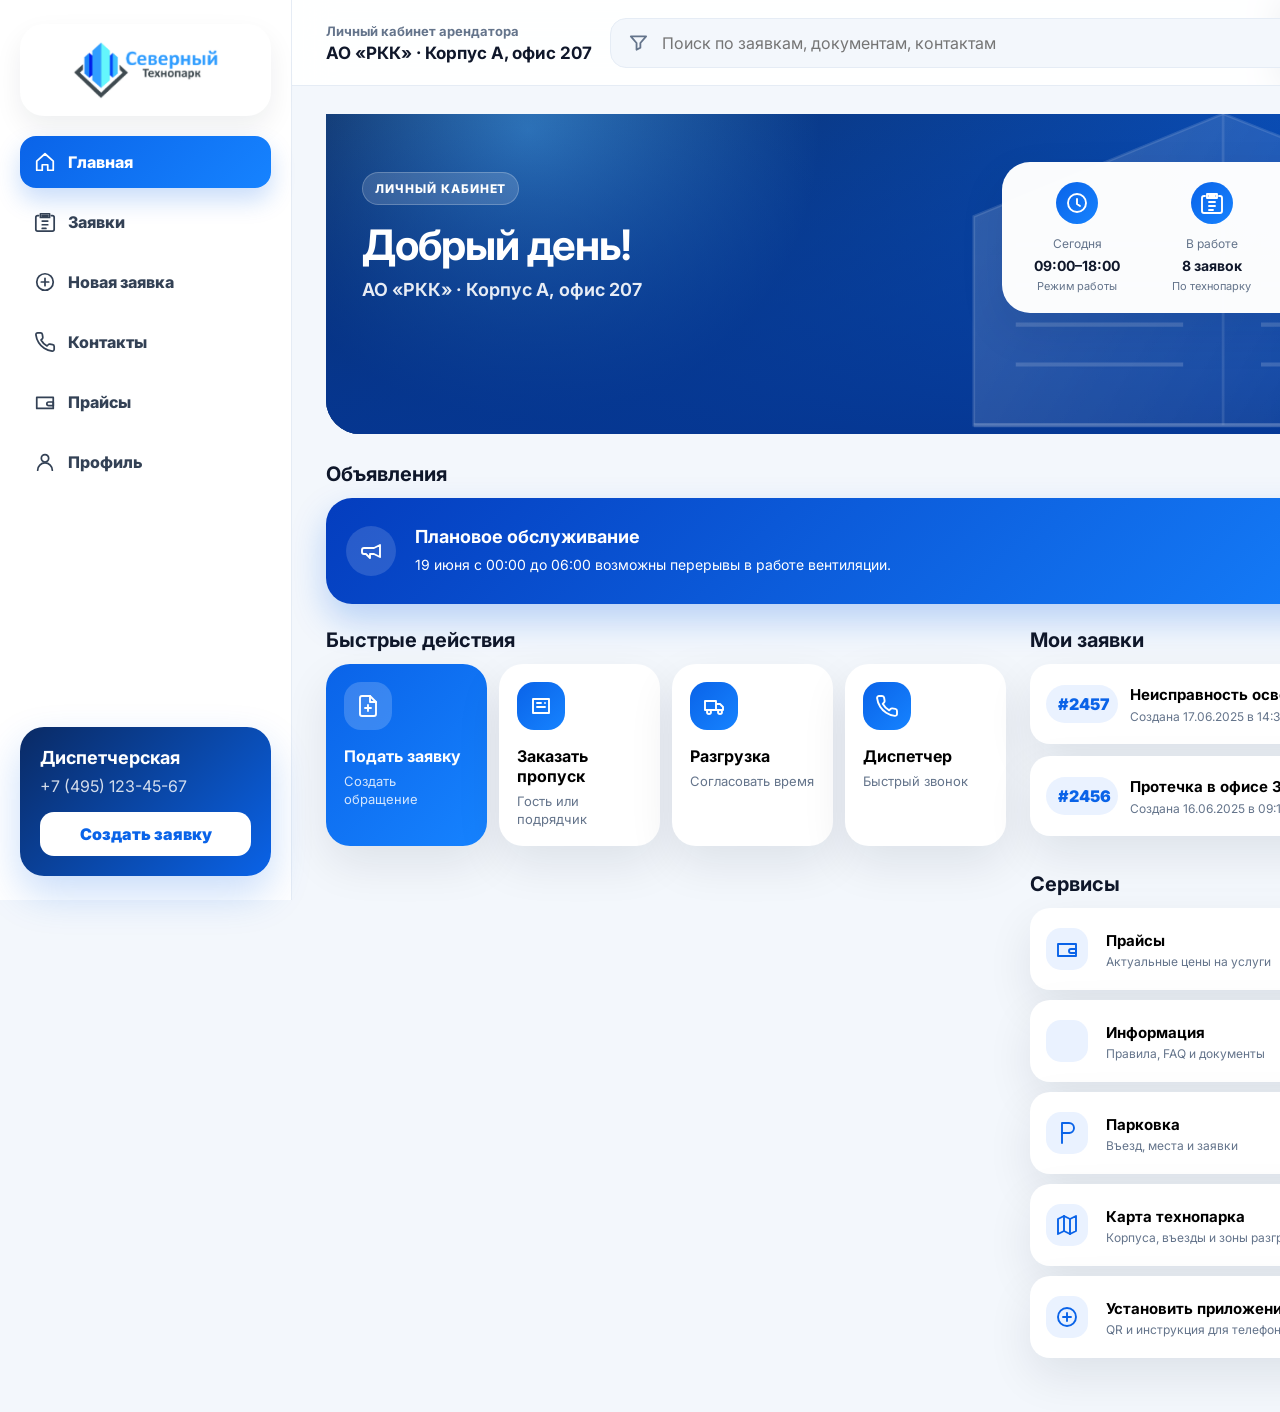
==== commit 19365fd0: "Update index.html" ====
--- a/index.html
+++ b/index.html
@@ -37,7 +37,7 @@
     <header class="desktop-topbar">
       <div class="desktop-title">
         <span>Личный кабинет арендатора</span>
-        <b>ООО «РКК» · Корпус А, офис 214</b>
+        <b> АО «РКК» · Корпус А, офис 207</b>
       </div>
       <div class="desktop-search">
         <svg><use href="#filter"/></svg>
